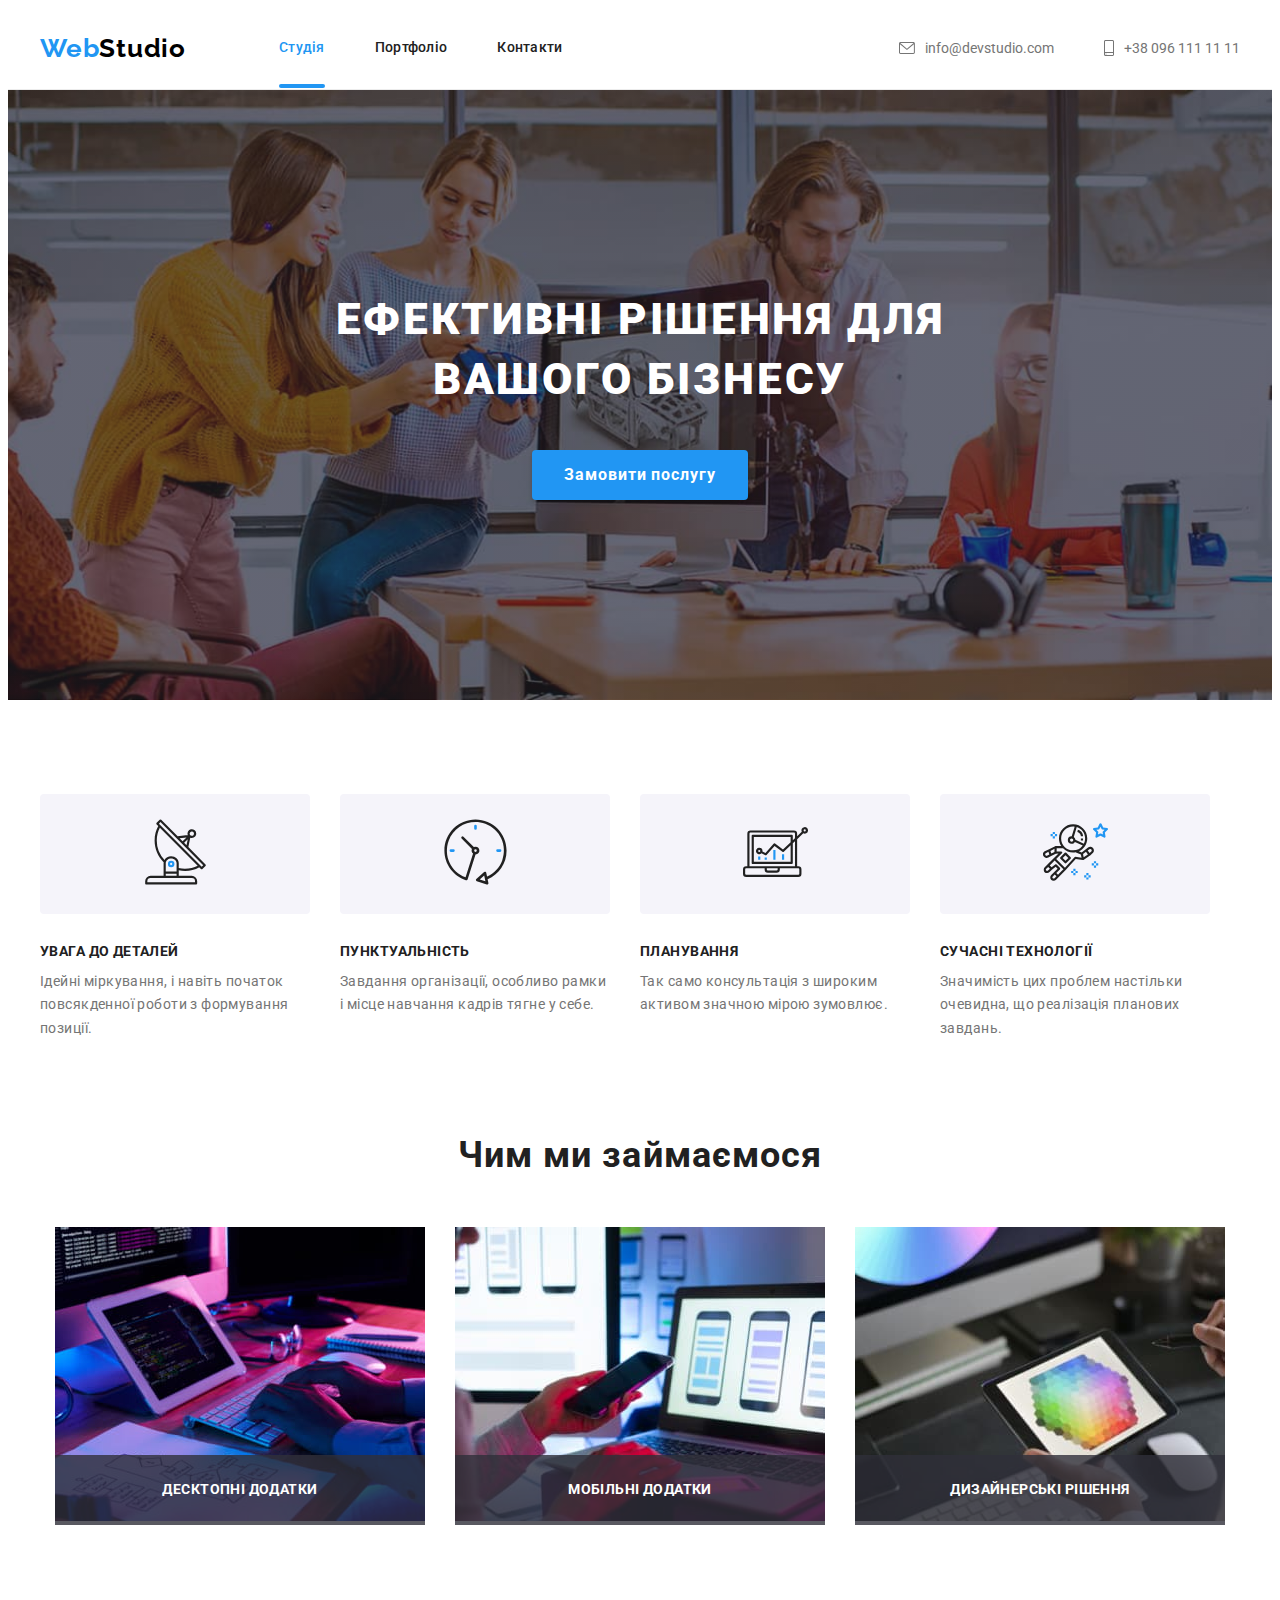
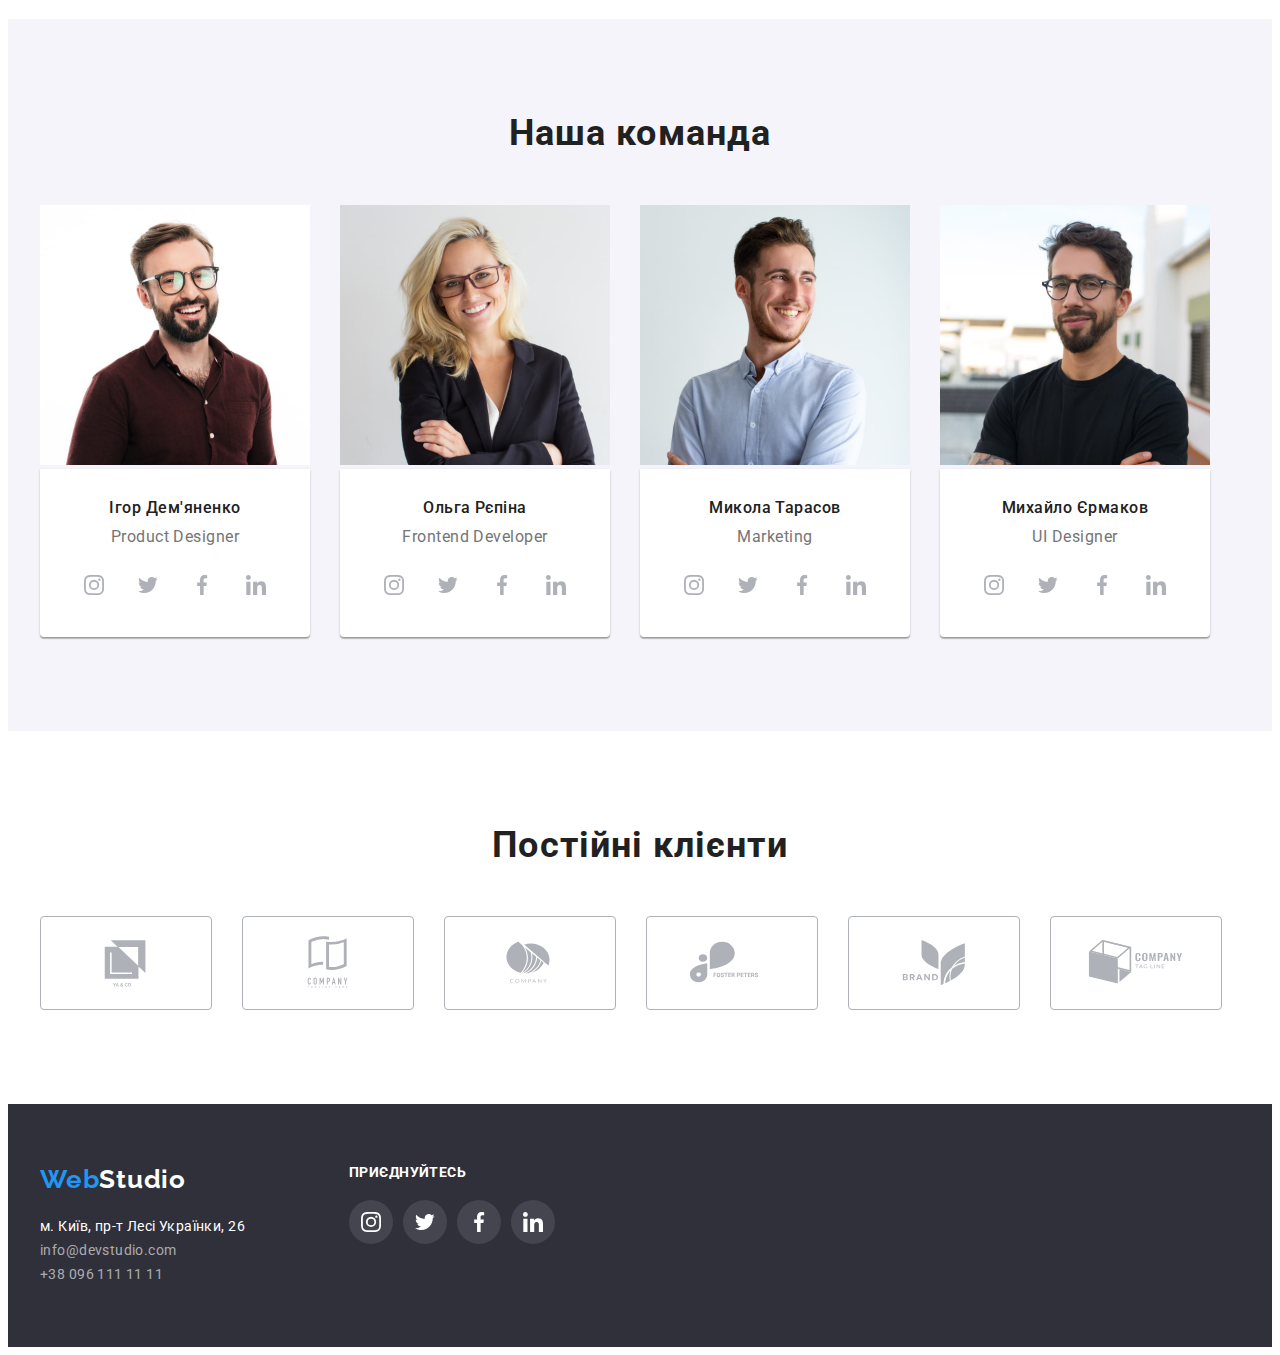
==== index.html @ bac5fb5c "hw5" ====
<!DOCTYPE html>
<html lang="uk">

<head>
    <meta charset="UTF-8" />
    <meta http-equiv="X-UA-Compatible" content="IE=edge" />
    <meta name="viewport" content="width=device-width, initial-scale=1.0" />
    <title>Студія</title>
    <link href="https://fonts.googleapis.com/css2?family=Raleway:wght@700&family=Roboto:wght@400;500;700;900&display=swap"
        rel="stylesheet" />
    <link rel="stylesheet" href="https://cdnjs.cloudflare.com/ajax/libs/modern-normalize/1.1.0/modern-normalize.min.css"
            integrity="sha512-wpPYUAdjBVSE4KJnH1VR1HeZfpl1ub8YT/NKx4PuQ5NmX2tKuGu6U/JRp5y+Y8XG2tV+wKQpNHVUX03MfMFn9Q=="
            crossorigin="anonymous" referrerpolicy="no-referrer" />
    <link rel="stylesheet" href="./css/styles.css">
</head>

<body>
    <!-- Header -->
    <header class="header">
        <div class="container header-container">
            <a class="logo" href="./index.html">Web<span class="logo-part-two">Studio</span></a>
            <nav>
                <ul class="header-list list">
                    <li class="header-item">
                        <a class="header-link current link" href="./index.html">Студія</a>
                    </li>
                    <li class="header-item">
                        <a class="header-link link" href="./portfolio.html">Портфоліо</a>
                    </li>
                    <li class="header-item">
                        <a class="header-link link" href="">Контакти</a>
                    </li>
                </ul>
            </nav>
            <ul class="header-list-contacts list">
                <li>
                        <a class="header-contact link" href="mailto:info@devstudio.com">
                            <svg class="contacts-item" width="16" height="12">
                                <use href="./images/icons.svg#icon-envelope" ></use>
                            </svg>
                            info@devstudio.com</a>
                </li>
                <li>
                        <a class="header-contact link" href="tel:+380961111111">
                            <svg class="contacts-item" width="10" height="16">
                                <use href="./images/icons.svg#icon-smartphone"></use>
                            </svg>
                            +38 096 111 11 11</a>
                </li>
            </ul>
        </div>
    </header>
    <!-- main -->
    <main>
        <section class="hero">
            <div class="container hero-container">
            <h1 class="hero-title">Ефективні рішення для вашого бізнесу</h1>
            <button class="hero-btn" type="button">Замовити послугу</button>
            </div>
        </section>

        <section class="first-section">
            <!-- <h2>Про нас</h2> -->
            <div class="container first-section-container">
            <ul class="first-section-list list">
                <li>
                    <div class="first-section-bg">
                        <a class="first-section-svg" href="">
                            <svg width="65" height="70">
                                <use href="./images/icons.svg#icon-antenna-1"></use>
                            </svg>
                        </a>
                    </div>
                    <h3 class="first-section-title">УВАГА ДО ДЕТАЛЕЙ</h3>
                    <p class="first-section-text">Ідейні міркування, і навіть початок повсякденної роботи з
                        формування позиції.
                    </p>
                </li>
                <li>
                    <div class="first-section-bg">
                        <a class="first-section-svg" href="">
                            <svg width="65" height="70">
                                <use href="./images/icons.svg#icon-clock-1"></use>
                            </svg>
                        </a>
                    </div>
                    <h3 class="first-section-title">ПУНКТУАЛЬНІСТЬ</h3>
                    <p class="first-section-text">Завдання організації, особливо рамки і місце навчання кадрів тягне
                        у себе.
                    </p>
                </li>
                <li>
                    <div class="first-section-bg">
                        <a class="first-section-svg" href="">
                            <svg width="65" height="70">
                                <use href="./images/icons.svg#icon-diagram-1"></use>
                            </svg>
                        </a>
                    </div>
                    <h3 class="first-section-title">ПЛАНУВАННЯ</h3>
                    <p class="first-section-text">Так само консультація з широким активом значною мірою зумовлює.
                    </p>
                </li>
                <li>
                    <div class="first-section-bg">
                        <a class="first-section-svg" href="">
                            <svg width="65" height="70">
                                <use href="./images/icons.svg#icon-astronaut-1"></use>
                            </svg>
                        </a>
                    </div>
                    <h3 class="first-section-title">СУЧАСНІ ТЕХНОЛОГІЇ</h3>
                    <p class="first-section-text">
                        Значимість цих проблем настільки очевидна, що реалізація планових завдань.
                    </p>
                </li>
            </ul>
            </div>
        </section>
        <section class="second-section">
            <h2 class="section-title">Чим ми займаємося</h2>
            <ul class="second-section-list list">
                <li class="second-section-item">
                    <div class="img-thumb">
                        <img src="./images/occupation-img1.jpg" alt="occupation" width="370" height="294" />
                        <p class="img-text">Десктопні додатки</p>
                    </div>
                    
                </li>
                <li class="second-section-item">
                    <div class="img-thumb">
                        <img src="./images/occupation-img2.jpg" alt="occupation" width="370" height="294" />
                        <p class="img-text">Мобільні додатки</p>
                    </divcl>
                </li>
                <li class="second-section-item">
                    <div class="img-thumb">
                        <img src="./images/occupation-img3.jpg" alt="occupation" width="370" height="294" />
                        <p class="img-text">Дизайнерські рішення</p>
                    </div>
                </li>
            </ul>
        </section>
        <!-- team -->
        <section class="team">
            <div class="container">
                <h2 class="section-title">Наша команда</h2>
                <ul class="third-section-list list">
                    <li class="third-section-item">
                        <img class="team-img no-gap" src="./images/team-img1.jpg" alt="team member" width="270" height="260" />
                        <div class="team-item-content">
                            <h3 class="third-section-title">Ігор Дем'яненко</h3>
                            <p class="third-section-text" lang="en">Product Designer</p>
                            <ul class="team-soc-list">
                                <li class="team-soc-item">
                                    <a class="soc-link" href="">
                                        <svg class="soc-icon" width="20" height="20">
                                            <use href="./images/icons.svg#icon-instagram" ></use>
                                        </svg>
                                    </a>
                                </li>
                                <li class="team-soc-item">
                                    <a class="soc-link" href="">
                                        <svg class="soc-icon" width="20" height="20">
                                            <use href="./images/icons.svg#icon-twitter"></use>
                                        </svg>
                                    </a>
                                </li>
                                <li class="team-soc-item">
                                    <a class="soc-link" href="">
                                        <svg class="soc-icon" width="20" height="20">
                                            <use href="./images/icons.svg#icon-facebook"></use>
                                        </svg>
                                    </a>
                                </li>
                                <li class="team-soc-item">
                                    <a class="soc-link" href="">
                                        <svg class="soc-icon" width="20" height="20">
                                            <use href="./images/icons.svg#icon-linkedin"></use>
                                        </svg>
                                    </a>
                                </li>
                            </ul>
                        </div>
                    </li>
                    <li class="third-section-item">
                        <img class="team-img no-gap" src="./images/team-img2.jpg" alt="team member" width="270" height="260" />
                        <div class="team-item-content">
                            <h3 class="third-section-title">Ольга Рєпіна</h3>
                            <p class="third-section-text" lang="en">Frontend Developer</p>
                            <ul class="team-soc-list">
                                <li class="team-soc-item">
                                    <a class="soc-link" href="">
                                        <svg class="soc-icon" width="20" height="20">
                                            <use href="./images/icons.svg#icon-instagram"></use>
                                        </svg>
                                    </a>
                                </li>
                                <li class="team-soc-item">
                                    <a class="soc-link" href="">
                                        <svg class="soc-icon" width="20" height="20">
                                            <use href="./images/icons.svg#icon-twitter"></use>
                                        </svg>
                                    </a>
                                </li>
                                <li class="team-soc-item">
                                    <a class="soc-link" href="">
                                        <svg class="soc-icon" width="20" height="20">
                                            <use href="./images/icons.svg#icon-facebook"></use>
                                        </svg>
                                    </a>
                                </li>
                                <li class="team-soc-item">
                                    <a class="soc-link" href="">
                                        <svg class="soc-icon" width="20" height="20">
                                            <use href="./images/icons.svg#icon-linkedin"></use>
                                        </svg>
                                    </a>
                                </li>
                            </ul>
                        </div>
                    </li>
                    <li class="third-section-item">
                        <img class="team-img no-gap" src="./images/team-img3.jpg" alt="team member" width="270" height="260" />
                        <div class="team-item-content">
                            <h3 class="third-section-title">Микола Тарасов</h3>
                            <p class="third-section-text" lang="en">Marketing</p>
                            <ul  class="team-soc-list">
                                <li class="team-soc-item">
                                    <a class="soc-link" href="">
                                        <svg class="soc-icon" width="20" height="20">
                                            <use href="./images/icons.svg#icon-instagram"></use>
                                        </svg>
                                    </a>
                                </li>
                                <li class="team-soc-item">
                                    <a class="soc-link" href="">
                                        <svg class="soc-icon" width="20" height="20">
                                            <use href="./images/icons.svg#icon-twitter"></use>
                                        </svg>
                                    </a>
                                </li>
                                <li class="team-soc-item">
                                    <a class="soc-link" href="">
                                        <svg class="soc-icon" width="20" height="20">
                                            <use href="./images/icons.svg#icon-facebook"></use>
                                        </svg>
                                    </a>
                                </li>
                                <li class="team-soc-item">
                                    <a class="soc-link" href="">
                                        <svg class="soc-icon" width="20" height="20">
                                            <use href="./images/icons.svg#icon-linkedin"></use>
                                        </svg>
                                    </a>
                                </li>
                            </ul>
                        </div>
                    </li>
                    <li class="third-section-item">
                        <img class="team-img no-gap" src="./images/team-img4.jpg" alt="team member" width="270" height="260" />
                        <div class="team-item-content">
                            <h3 class="third-section-title">Михайло Єрмаков</h3>
                            <p class="third-section-text" lang="en">UI Designer</p>
                            <ul class="team-soc-list">
                                <li class="team-soc-item">
                                    <a class="soc-link" href="">
                                        <svg class="soc-icon" width="20" height="20">
                                            <use href="./images/icons.svg#icon-instagram"></use>
                                        </svg>
                                    </a>
                                </li>
                                <li class="team-soc-item">
                                    <a class="soc-link" href="">
                                        <svg class="soc-icon" width="20" height="20">
                                            <use href="./images/icons.svg#icon-twitter"></use>
                                        </svg>
                                    </a>
                                </li>
                                <li class="team-soc-item">
                                    <a class="soc-link" href="">
                                        <svg class="soc-icon" width="20" height="20">
                                            <use href="./images/icons.svg#icon-facebook"></use>
                                        </svg>
                                    </a>
                                </li>
                                <li class="team-soc-item">
                                    <a class="soc-link" href="">
                                        <svg class="soc-icon" width="20" height="20">
                                            <use href="./images/icons.svg#icon-linkedin"></use>
                                        </svg>
                                    </a>
                                </li>
                            </ul>
                        </div>
                    </li>
                </ul>
            </div>
        </section>
        <section class="section-clients">
            <div class="container">
                <h2 class="section-title">Постійні клієнти</h2>
                <ul class="clients-list list">
                    <li class="clients-item">
                        <a class="clients-icon" href="">
                            <svg width="106" height="60">
                                <use href="./images/icons.svg#icon-Logo1"></use>
                            </svg>
                        </a>
                    </li>
                    <li class="clients-item">
                        <a class="clients-icon" href="">
                            <svg width="106" height="60">
                                <use href="./images/icons.svg#icon-Logo2"></use>
                            </svg>
                        </a>
                    </li>
                    <li class="clients-item">
                        <a class="clients-icon" href="">
                            <svg width="106" height="60">
                                <use href="./images/icons.svg#icon-Logo3"></use>
                            </svg>
                        </a>
                    </li>
                    <li class="clients-item">
                        <a class="clients-icon" href="">
                            <svg width="106" height="60">
                                <use href="./images/icons.svg#icon-Logo4"></use>
                            </svg>
                        </a>
                    </li>
                    <li class="clients-item">
                        <a class="clients-icon" href="">
                            <svg width="106" height="60">
                                <use href="./images/icons.svg#icon-Logo5"></use>
                            </svg>
                        </a>
                    </li>
                    <li class="clients-item">
                        <a class="clients-icon" href="">
                            <svg width="106" height="60">
                                <use href="./images/icons.svg#icon-Logo6"></use>
                            </svg>
                        </a>
                    </li>
                </ul>
            </div>
        </section>
    </main>
    <!-- footer -->
    <footer class="footer">
        <div class="container container-footer">
            <div class="container-footer-adress">
            <a class="logo logo-footer" href="">Web<span class="logo-footer-part-two">Studio</span></a>
            <address>
                <ul class="footer-list list">
                    <li><a class="footer-link link" href="https://goo.gl/maps/sjuJDFKfgwQBEZwK6" target="_blank"
                            rel="noopener noreferrer nofollow">м. Київ,
                            пр-т Лесі Українки, 26</a></li>
                    <li><a class="footer-link-contact link" href="mailto:info@devstudio.com">info@devstudio.com</a></li>
                    <li><a class="footer-link-contact link" href="tel:+380961111111">+38 096 111 11 11</a></li>
                </ul>
            </address>
            </div>
                <div class="footer-soc-links">
                    <p class="footer-links-title">приєднуйтесь</p>
                    <ul class="team-soc-list">
                        <li class="team-soc-item">
                            <a class="soc-link-footer" href="">
                                <svg class="soc-icon" width="20" height="20">
                                    <use href="./images/icons.svg#icon-instagram"></use>
                                </svg>
                            </a>
                        </li>
                        <li class="team-soc-item">
                            <a class="soc-link-footer" href="">
                                <svg class="soc-icon" width="20" height="20">
                                    <use href="./images/icons.svg#icon-twitter"></use>
                                </svg>
                            </a>
                        </li>
                        <li class="team-soc-item">
                            <a class="soc-link-footer" href="">
                                <svg class="soc-icon" width="20" height="20">
                                    <use href="./images/icons.svg#icon-facebook"></use>
                                </svg>
                            </a>
                        </li>
                        <li class="team-soc-item">
                            <a class="soc-link-footer" href="">
                                <svg class="soc-icon" width="20" height="20">
                                    <use href="./images/icons.svg#icon-linkedin"></use>
                                </svg>
                            </a>
                        </li>
                    </ul>
                </div>
        </div>
    </footer>
</body>

</html>
---- css/styles.css ----
:root {
    --primary-text-color: #212121;
    --secondary-text-color: #757575;
    --primary-background-color: #fff;
    --secondary-background-color: #2F303A;
    --third-background-color: #F5F4FA;
    --accent-color: #2196F3;
    --border-color: #ECECEC;
}


body {
    background-color: #fff;
    font-family: 'Roboto', sans-serif;
    color: var(--primary-text-color);
}

p,
h1,
h2,
h3,
h4,
h5,
h6 {
    margin: 0;
}

ul,
ol {
    margin: 0;
    padding-left: 0;
    list-style: none;
}

.container {
    width: 1200px;
    padding-right: 15px;
    padding-left: 15px;
    margin: 0 auto;
}


/* -------------Logo---------------- */
.logo {
        font-family: 'Raleway', sans-serif;
        font-weight: 700;
        font-size: 26px;
        line-height: 1.19;
        letter-spacing: 0.03em;
        color: var(--accent-color);
        text-decoration: none;

        margin-right: 93px;
        padding: 25px 0;
        display: block;
}

.logo-part-two {
    color: #000;
}

.logo-footer-part-two {
    color: var(--primary-background-color)
}

/* -------------header----------- */

.header-list {
    display: flex;
    gap: 50px;
}
.header-list-contacts{
    font-size: 14px;
    display: flex;
    margin-left: auto;
    gap: 50px;
}
.header-container{
    display: flex;
    align-items: center;
}

.header-list-contacts a{
    font-size: 14px;

    padding: 32px 0;
    display: block;
}



.header-link {
        position: relative;
        font-weight: 500;
        font-size: 14px;
        line-height: 1.14;
        letter-spacing: 0.02em;
        color: inherit;

        padding: 32px 0;
        display: block;
    
        transition: color 250ms cubic-bezier(0.4, 0, 0.2, 1);

    }



.header-link:focus,
.header-link:hover{
    color: var(--accent-color);
}


.header-link.current::after {
    content: '';
    display: block;

    width: 100%;
    height: 4px;
    background-color: var(--accent-color);
    border-radius: 2px;

    position: absolute;
    left: 0;
    bottom: 0;


}


.header-list .header-link.current {
    color: var(--accent-color);
}

.list {
    list-style: none;
}

.link {
    text-decoration: none;
}

.header-list-contacts a {
    color: var(--secondary-text-color);
    transition: color 250ms cubic-bezier(0.4, 0, 0.2, 1);
}

.contacts-item {
    margin-right: 10px;
    fill: var(--secondary-text-color);
}

.header-list-contacts a:focus,
.header-list-contacts a:hover {
    color:var(--accent-color);
}



.header-contact:focus, .contacts-item,
.header-contact:hover, .contacts-item  {
    fill: currentColor;
}


.header-contact.link{
    display: flex;
    align-items: center;
}


.header {
    border-bottom: 1px solid var(--border-color);
}


/* ------------------Hero-------------- */


.hero{
    background-color: var(--secondary-background-color);
    padding: 200px 0;
    background-image: linear-gradient(
        rgba(47, 48, 58, 0.4), rgba(47, 48, 58, 0.4)
        ), url(../images/bg-img.jpg);
    background-repeat: no-repeat;
    background-size: cover;
    background-position: center;
}
.hero-title {
    font-weight: 900;
    font-size: 44px;
    line-height: 1.36;
    text-align: center;
    letter-spacing: 0.06em;
    text-transform: uppercase;
    color: var(--primary-background-color);

    margin-bottom: 40px;
    margin-left: auto;
    margin-right: auto;
    max-width: 696px;
}

.hero-btn {
    font-family: inherit;
    font-weight: 700;
    font-size: 16px;
    line-height: 1.88;
    letter-spacing: 0.06em;
    background-color: var(--accent-color);
    color: var(--primary-background-color);
    box-shadow: 0px 4px 4px rgba(0, 0, 0, 0.15);
    border-radius: 4px;
    cursor: pointer;
    border: none;


    display: block;
    margin: 0 auto;
    min-width: 216px;
    height: 50px;

    transition: background-color 250ms cubic-bezier(0.4, 0, 0.2, 1);
}

.hero-btn:focus,
.hero-btn:hover {
    background-color: #188CE8;
}


/* --------------SectionFirst--------------------------- */

.visually-hidden {
    position: absolute;
    white-space: nowrap;
    width: 1px;
    height: 1px;
    overflow: hidden;
    border: 0;
    padding: 0;
    clip: rect(0 0 0 0);
    clip-path: inset(50%);
    margin: -1px;
}

.first-section {
    padding-top: 94px;
    padding-bottom: 94px;


    background-color: var(--primary-background-color);
}

.first-section-list{
    display: flex;
    gap: 30px;
}

.first-section-title {
    font-weight: 700;
    font-size: 14px;
    line-height: 1.14;
    letter-spacing: 0.03em;
    text-transform: uppercase;
    color: var(--primary-text-color);

    margin-bottom: 10px;
}

.first-section-text {
    font-weight: 400;
    font-size: 14px;
    line-height: 1.71;
    letter-spacing: 0.03em;
    color: var(--secondary-text-color);


    max-width: 270px;
}



.first-section-bg{
    border-radius: 4px;
    height: 120px;
    background-color: var(--third-background-color);
    margin-bottom: 30px;
    display: flex;
    justify-content: center;
    align-items: center;
}





.section-title {
    font-weight: 700;
    font-size: 36px;
    line-height: 1.16;
    text-align: center;
    letter-spacing: 0.03em;
    color: var(--primary-text-color);

    margin-bottom: 50px;
}

.second-section {
    margin-bottom: 94px;
}

.second-section-list {
    display: flex;
    justify-content:center;
    gap: 30px;
    flex-basis: calc((100% - 60px) / 3);
}

.img-thumb{
    position: relative;
}


.img-text{
    position: absolute;
    left: 0;
    bottom: 0;
    
    
    font-style: normal;
    font-weight: 700;
    font-size: 14px;
    line-height: 1.14;
    letter-spacing: 0.03em;
    color: var(--primary-background-color);
    text-transform: uppercase;
    

    width: 370px;
    height: 70px;
    background-color: rgba(47, 48, 58, 0.8);
    display: flex;
    align-items: center;
    justify-content: center;

}

/* --------------------ThirdSection-------------------- */

.team{
    padding-top: 94px;
    padding-bottom: 94px;

    background-color: var(--third-background-color);
}

.third-section-list {
    display: flex;
    gap: 30px;
    flex-basis: calc((100% - 90px) / 4);
}

.team-item-content {
    padding: 30px;
    background-color: var(--primary-background-color) ;
    box-shadow: 0px 1px 3px rgba(0, 0, 0, 0.12), 0px 1px 1px rgba(0, 0, 0, 0.14), 0px 2px 1px rgba(0, 0, 0, 0.2);
    border-radius: 0px 0px 4px 4px;
}

.team-img .no-gap {
    display: block;
}

.third-section-title {
    font-weight: 500;
    font-size: 16px;
    line-height: 1.18;
    text-align: center;
    letter-spacing: 0.03em;
    color: var(--primary-text-color);

    margin-bottom: 10px;

}
.third-section-text {
    font-weight: 400;
    font-size: 16px;
    line-height: 1.18;
    text-align: center;
    letter-spacing: 0.03em;
    color: var(--secondary-text-color);
    margin-bottom: 16px;
}

.team-soc-list{
    display: flex;
    justify-content: center;
    gap: 10px;
}

.soc-link{
    width: 44px;
    height: 44px;
    border-radius: 50%;
    display: flex;
    align-content: center;
    justify-content: center;
    align-items: center;
    fill: #afb1b8;

    transition: background-color 250ms cubic-bezier(0.4, 0, 0.2, 1),
    fill 250ms cubic-bezier(0.4, 0, 0.2, 1);

}

.soc-link:focus,
.soc-link:hover{
    background-color: var(--accent-color);
    fill: var(--primary-background-color);
}




/* --------------section-clients------------------ */
.section-clients {
    padding-top: 94px;
    padding-bottom: 94px;
    background-color: var(--primary-background-color);
}

.clients-item{
    background-color: transparent;
    border: 1px solid #AFB1B8;
    border-radius: 4px;
    width: 170px;
    height: 92px;

    transition: border 250ms cubic-bezier(0.4, 0, 0.2, 1);
}


.clients-icon{
    fill: #afb1b8;
    width: 100%;
    height: 100%;
    display: flex;
    justify-content: center;
    align-items: center;
    transition: fill 250ms cubic-bezier(0.4, 0, 0.2, 1);
}

.clients-icon:focus,
.clients-icon:hover{
    fill: var(--accent-color);
}

.clients-item:focus,
.clients-item:hover {
    border: 1px solid var(--accent-color);
}

.clients-list {
    display: flex;
    gap: 30px;

}


/* ----------------------Porfolio----------------- */
.section-portfolio {
    padding: 94px 0;
}

.btn-list{
    display: flex;
    justify-content: center;
    gap: 8px;
}

.btn {
    font-family: inherit;
    font-weight: 500;
    font-size: 16px;
    line-height: 1.62;
    letter-spacing: 0.03em;
    color: var(--primary-text-color);
    background-color: var(--primary-background-color);
    cursor: pointer;

    box-shadow: 0px 3px 1px rgba(0, 0, 0, 0.1), 0px 1px 2px rgba(0, 0, 0, 0.08), 0px 2px 2px rgba(0, 0, 0, 0.12);
    border-radius: 4px;
    border: none;
    padding: 6px 22px;

    transition: color 250ms cubic-bezier(0.4, 0, 0.2, 1),
    background-color 250ms cubic-bezier(0.4, 0, 0.2, 1);

}

.btn-list{
    margin-bottom: 50px;
}

.btn:focus,
.btn:hover {
    color: var(--primary-background-color);
    background-color: var(--accent-color);
}

/* ----------------SectionPortfolio-------------- */

.portfolio-content {
    padding: 20px 24px;
    border-left: 1px solid var(--border-color);
    border-bottom: 1px solid var(--border-color);
    border-right: 1px solid var(--border-color);
}

.portfolio-list{
    display: flex;
    flex-wrap: wrap;
    gap: 28px;
    flex-basis: calc((100% - 56px) / 3);
}

.portfolio-title{
    font-weight: 700;
    font-size: 18px;
    line-height: 2;
    letter-spacing: 0.06em;
    color: var(--primary-text-color);
    margin-bottom: 4px;
}

.portfolio-text{
    font-weight: 400;
    font-size: 16px;
    line-height: 1.88;
    letter-spacing: 0.03em;
    color: var(--secondary-text-color);
}

.portfolio-item{
    transition: box-shadow 250ms cubic-bezier(0.4, 0, 0.2, 1);
}


.portfolio-item:focus,
.portfolio-item:hover{
    box-shadow: 0px 1px 1px rgba(0, 0, 0, 0.12),
    0px 4px 4px rgba(0, 0, 0, 0.06),
    1px 4px 6px rgba(0, 0, 0, 0.16);
}

.potrfolio-thumb {
    position: relative;
    overflow: hidden;
}

.potrfolio-thumb::before{
    content: '';
    position: absolute;
    left: 0;
    top: 0;

    display: inline-block;
    width: 100%;
    height: 100%;
    background-color: rgba(33, 150, 243, 0.9);

    transform: translateY(100%);
    transition: transform 250ms cubic-bezier(0.4, 0, 0.2, 1);

}

.potrfolio-thumb:hover::before{
    transform: translateY(0);
}

.portfolio-img-text{
    position: absolute;
    top: 0;
    left: 0;
    font-family: 'Roboto';
    font-style: normal;
    font-weight: 400;
    font-size: 18px;
    line-height: 1.56;
    letter-spacing: 0.03em;

    padding: 63px 24px;
    
    color: var(--primary-background-color);
    display: flex;
    align-items: center;
    justify-content: center;

    opacity: 0;

    transition: opasity 250ms cubic-bezier(0.4, 0, 0.2, 1);
}

.portfolio-img-text:hover {
    opacity: 1;
}


/* -------------------Footer--------------------- */
.footer {
    background: var(--secondary-background-color);

    padding-top: 60px;
    padding-bottom: 60px;
}

.container-footer {
    display: flex;
    gap: 70px;
}



.footer-links-title {
    font-style: normal;
    font-weight: 700;
    font-size: 14px;
    line-height: 16px;
    letter-spacing: 0.03em;
    text-transform: uppercase;
    
    color: var(--primary-background-color) ;

    margin-bottom: 20px;
}

.logo-footer{
    display: block;
    margin-bottom: 20px;
    padding: 0;
}

.footer-list a {
    font-style: normal;
    font-weight: 400;
    font-size: 14px;
    line-height: 1.71;
    letter-spacing: 0.03em;
}
.footer-link {
    color: var(--primary-background-color);
    margin-bottom: 9px;
}

.footer-link-contact {
    color: rgba(255, 255, 255, 0.6);
}

.footer{
    align-items: baseline;
}


.soc-link-footer{
    width: 44px;
    height: 44px;
    border-radius: 50%;
    display: flex;
    align-content: center;
    justify-content: center;
    align-items: center;
    fill: var(--primary-background-color);
    background-color: rgba(255, 255, 255, 0.1);

    transition: background-color 250ms cubic-bezier(0.4, 0, 0.2, 1);
}

.soc-link-footer:focus,
.soc-link-footer:hover{
    background-color: var(--accent-color);
}
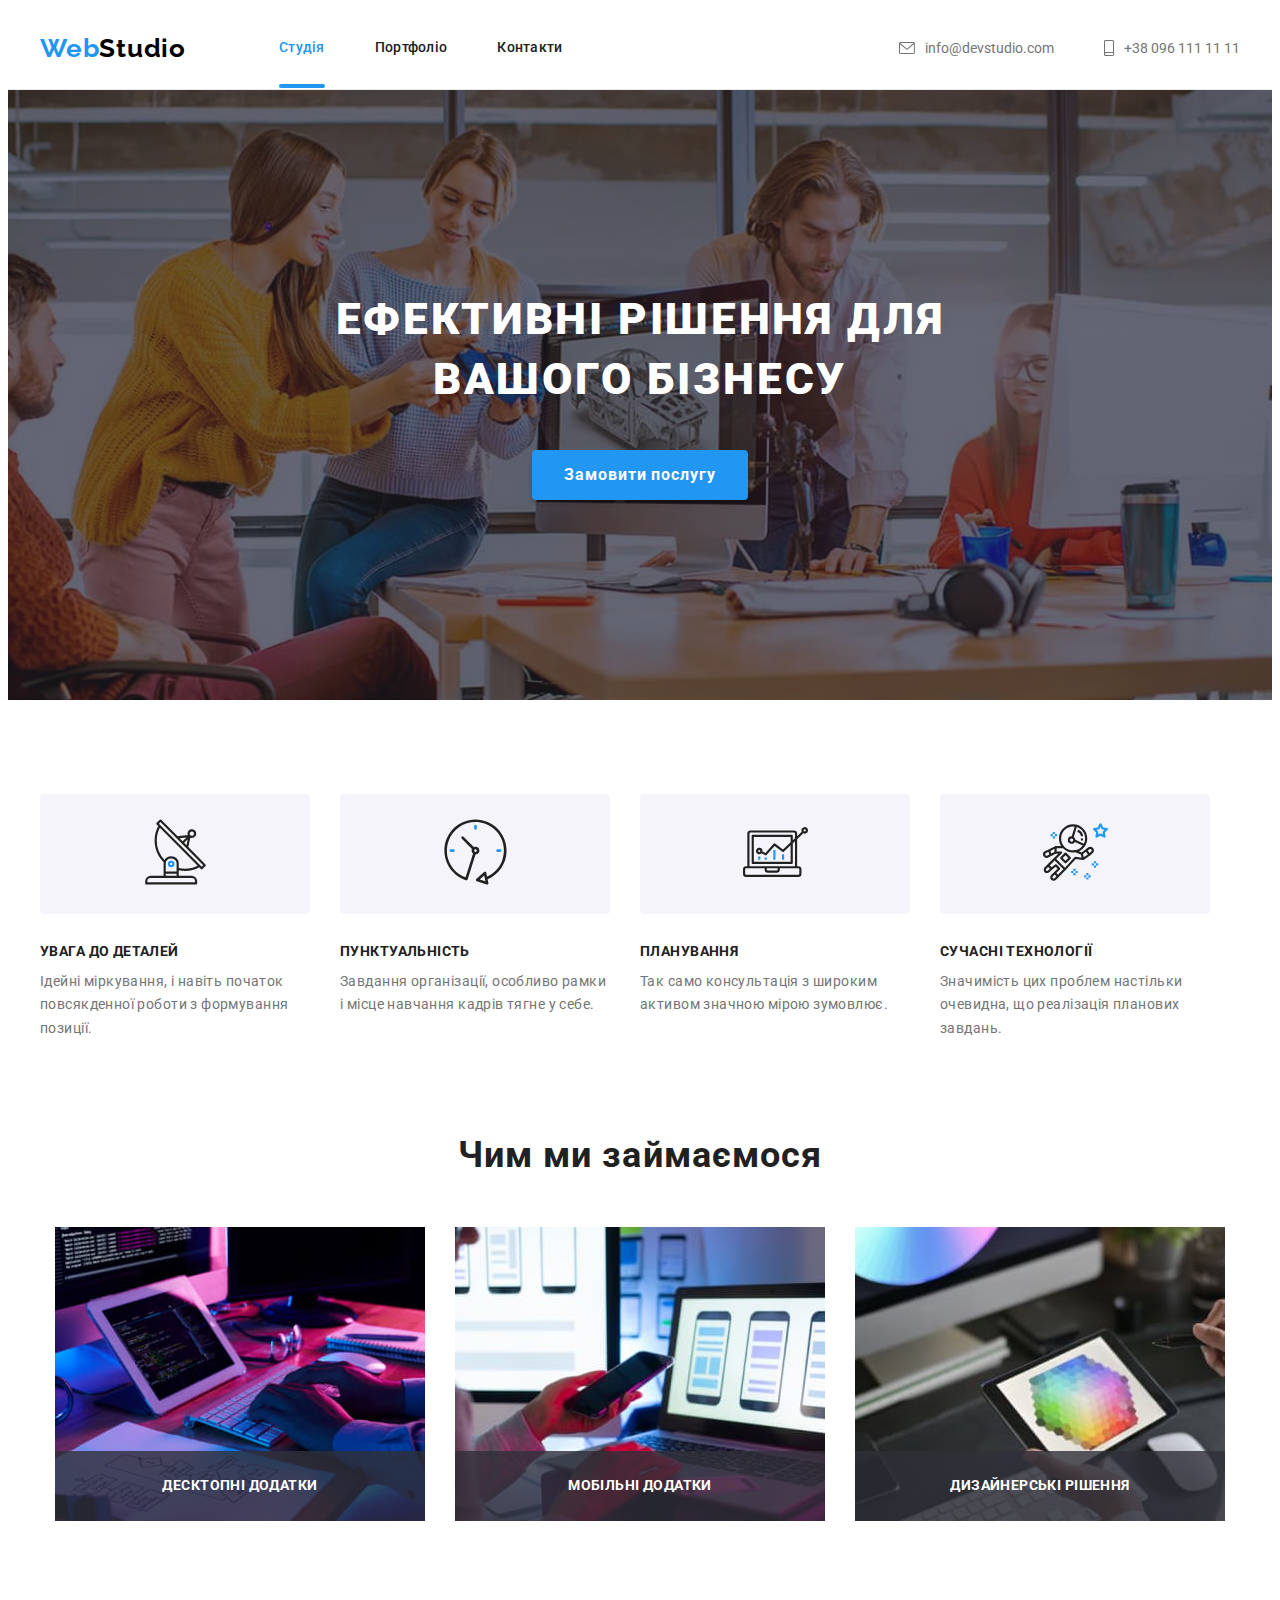
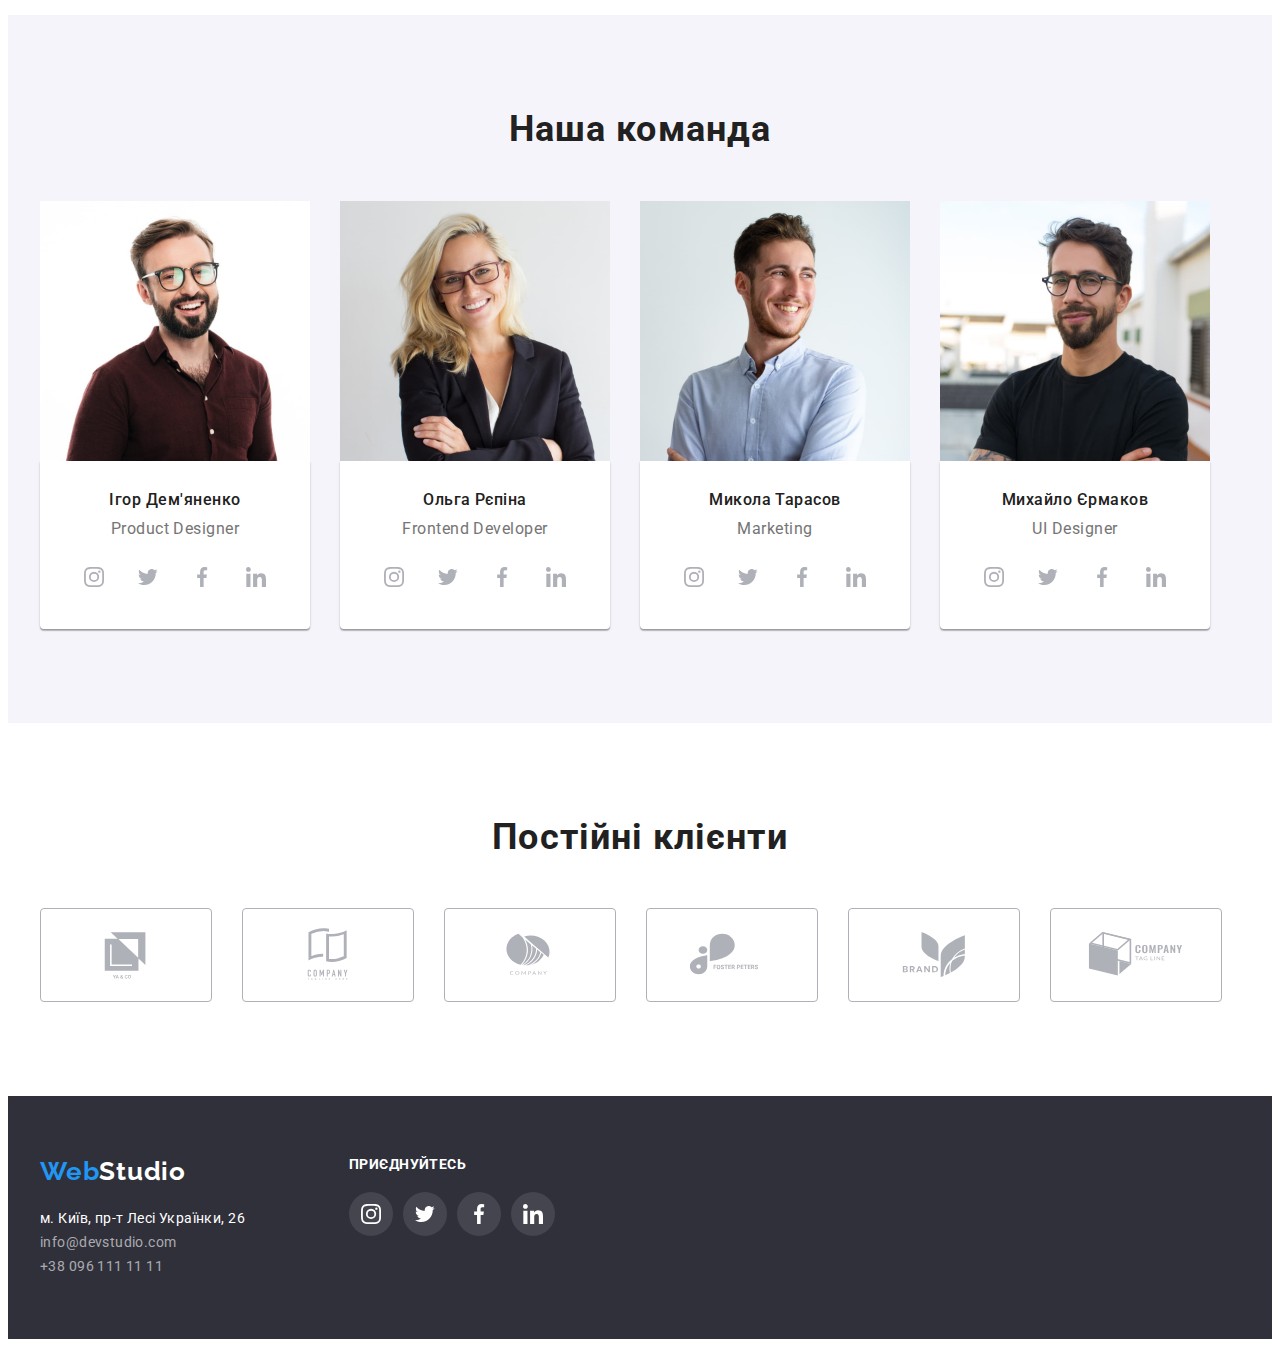
==== commit 47945f14: "hw5" ====
--- a/index.html
+++ b/index.html
@@ -55,7 +55,7 @@
         <section class="hero">
             <div class="container hero-container">
             <h1 class="hero-title">Ефективні рішення для вашого бізнесу</h1>
-            <button class="hero-btn" type="button">Замовити послугу</button>
+            <button data-modal-open class="hero-btn" type="button">Замовити послугу</button>
             </div>
         </section>
 
@@ -131,7 +131,7 @@
                     <div class="img-thumb">
                         <img src="./images/occupation-img2.jpg" alt="occupation" width="370" height="294" />
                         <p class="img-text">Мобільні додатки</p>
-                    </divcl>
+                    </div>
                 </li>
                 <li class="second-section-item">
                     <div class="img-thumb">
@@ -397,6 +397,14 @@
                 </div>
         </div>
     </footer>
+
+    <div class="backdrop is-hidden" data-modal>
+        <div class="modal">
+            <button class="modal-btn-close" data-modal-close></button>
+        </div>
+    </div>
+
+    <script src="./js/modal.js"></script>
 </body>
 
 </html>--- a/css/styles.css
+++ b/css/styles.css
@@ -545,6 +545,7 @@
 }
 
 .portfolio-item{
+    cursor: pointer;
     transition: box-shadow 250ms cubic-bezier(0.4, 0, 0.2, 1);
 }
 
@@ -577,7 +578,8 @@
 
 }
 
-.potrfolio-thumb:hover::before{
+.portfolio-item:hover .potrfolio-thumb::before,
+.portfolio-item:focus .potrfolio-thumb::before{
     transform: translateY(0);
 }
 
@@ -585,8 +587,6 @@
     position: absolute;
     top: 0;
     left: 0;
-    font-family: 'Roboto';
-    font-style: normal;
     font-weight: 400;
     font-size: 18px;
     line-height: 1.56;
@@ -599,13 +599,15 @@
     align-items: center;
     justify-content: center;
 
-    opacity: 0;
-
-    transition: opasity 250ms cubic-bezier(0.4, 0, 0.2, 1);
-}
-
-.portfolio-img-text:hover {
-    opacity: 1;
+    transform: translateY(-100%);
+
+    transition: translateY 250ms cubic-bezier(0.4, 0, 0.2, 1);
+}
+
+
+.portfolio-item:hover .portfolio-img-text,
+.portfolio-item:focus .portfolio-img-text {
+    transform: translateY(0%);
 }
 
 
@@ -682,3 +684,49 @@
 .soc-link-footer:hover{
     background-color: var(--accent-color);
 }
+
+/* -------------------MODAL------------------- */
+
+.backdrop{
+    position: fixed;
+    top: 0;
+    left: 0;
+    width: 100%;
+    height: 100%;
+    background-color: rgba(0, 0, 0, 0.2);
+}
+
+.backdrop.is-hidden{
+    opacity: 0;
+    pointer-events: none;
+}
+
+.modal{
+    position: absolute;
+    width: 528px;
+    height: 581px;
+    background-color: #fff;
+    left: 50%;
+    top: 50%;
+    transform: translate(-50%, -50%);
+}
+
+.modal-btn-close{
+    position: absolute;
+    right: 8px;
+    top: 8px;
+    background-image: url(/images/close.svg);
+    background-repeat: no-repeat;
+    width: 30px;
+    height: 30px;
+    border: none;
+    background-color: transparent;
+    cursor: pointer;
+}
+
+img {
+    display: block;
+    max-width: 100%;
+    height: auto;
+}
+
